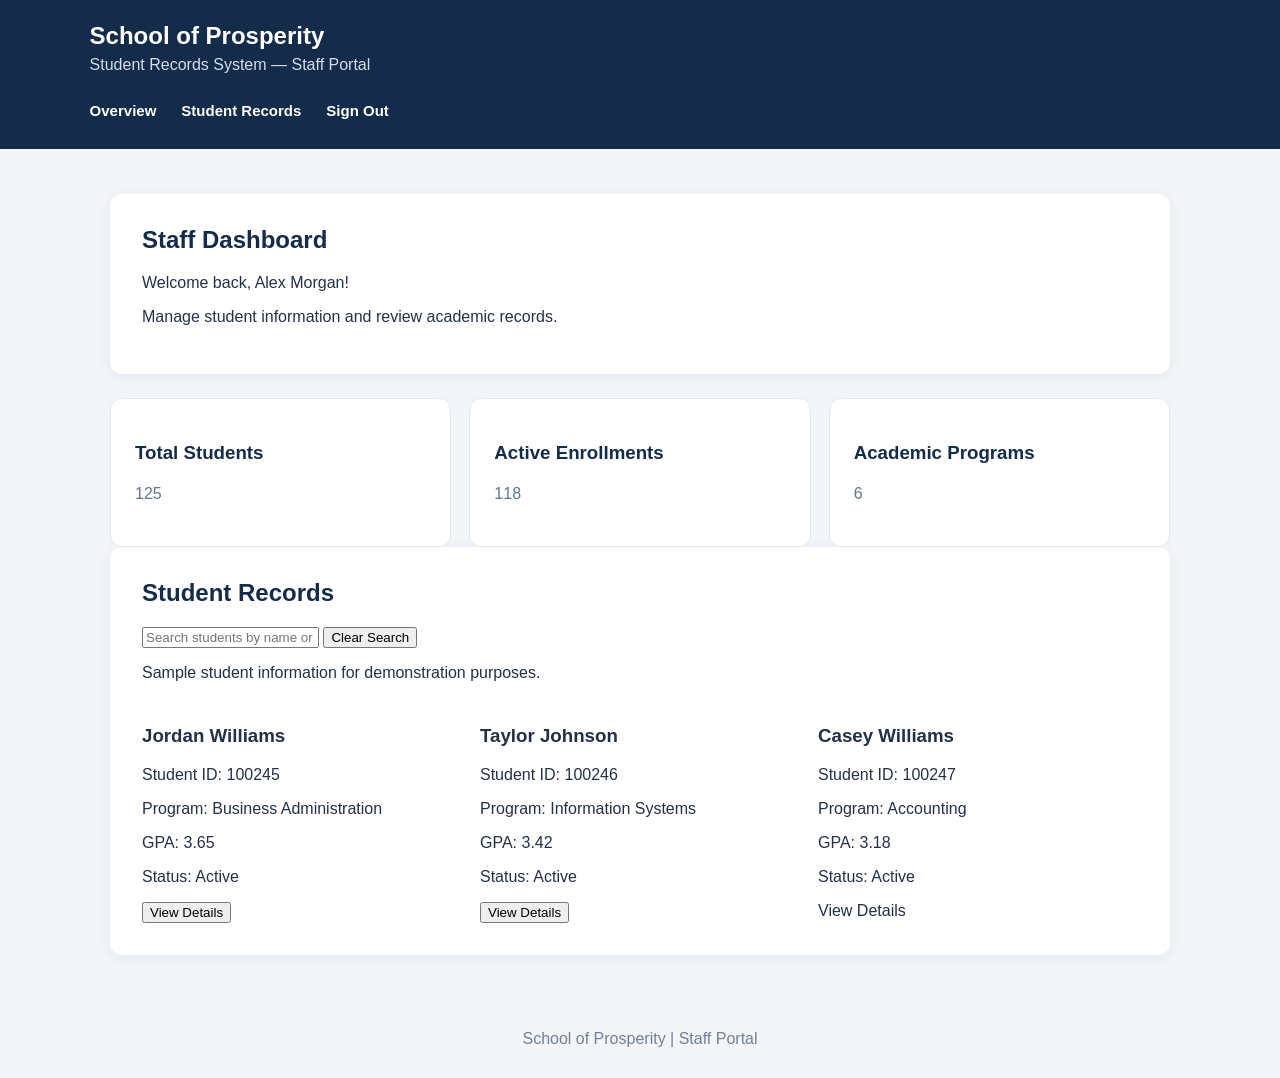
==== staff-dashboard.html @ 327031a9 "Add 'View Details' button for student records" ====
<!DOCTYPE html>
<html lang="en">

<head>
    <meta charset="UTF-8">
    <meta name="viewport" content="width=device-width, initial-scale=1.0">
    <title>Staff Dashboard | School of Prosperity</title>
    <link rel="stylesheet" href="css/style.css">
</head>

<body>

    <header>
        <h1>School of Prosperity</h1>
        <p>Student Records System — Staff Portal</p>

        <nav class="dashboard-nav">
            <a href="#overview">Overview</a>
            <a href="#students">Student Records</a>
            <a href="index.html">Sign Out</a>
        </nav>
    </header>

    <main>

        <section class="welcome" id="overview">
            <h2>Staff Dashboard</h2>
            <p>Welcome back, Alex Morgan!</p>
            <p>Manage student information and review academic records.</p>
        </section>

        <section class="cards">

            <div class="card">
                <h3>Total Students</h3>
                <p>125</p>
            </div>

            <div class="card">
                <h3>Active Enrollments</h3>
                <p>118</p>
            </div>

            <div class="card">
                <h3>Academic Programs</h3>
                <p>6</p>
            </div>

        </section>

        <section class="welcome" id="students">
            <h2>Student Records</h2>
            
<input
    type="text"
    id="student-search"
    placeholder="Search students by name or ID..."
>
            <button type="button" id="clear-search">Clear Search</button>
            
<p id="no-results" style="display: none;">
    No students found. Try another name or ID.
</p>


            <p>Sample student information for demonstration purposes.</p>

            <div class="cards">

                <div class="dashboard-card student-record">
                    <h3>Jordan Williams</h3>
                    <p>Student ID: 100245</p>
                    <p>Program: Business Administration</p>
                    <p>GPA: 3.65</p>
                    <p>Status: Active</p>
                    
<button type="button" class="view-student" data-student="Jordan Williams">
    View Details
</button>

                </div>

                <div class="dashboard-card student-record">
                    <h3>Taylor Johnson</h3>
                    <p>Student ID: 100246</p>
                    <p>Program: Information Systems</p>
                    <p>GPA: 3.42</p>
                    <p>Status: Active</p>
                    
<button type="button" class="view-student" data-student="Taylor Johnson">
    View Details
</button>

                </div>

                <div class="dashboard-card student-record">
                    <h3>Casey Williams</h3>
                    <p>Student ID: 100247</p>
                    <p>Program: Accounting</p>
                    <p>GPA: 3.18</p>
                    <p>Status: Active</p
    
<button type="button" class="view-student" data-student="Casey Williams">
    View Details
</button>                            
                </div>

            </div>
        </section>

    </main>

    <footer>
        School of Prosperity | Staff Portal
    </footer>
<script src="js/auth.js"></script>
</body>
</html>
---- css/style.css ----
/* =================================
   SCHOOL OF PROSPERITY SRS
   Main Website Styles
================================= */

* {
    box-sizing: border-box;
}

body {
    margin: 0;
    font-family: Arial, sans-serif;
    background-color: #f3f5f9;
    color: #243047;
}

/* Header */

header {
    background-color: #142b4a;
    color: white;
    padding: 22px 7%;
}

header h1 {
    margin: 0;
    font-size: 24px;
}

header p {
    margin: 6px 0 0;
    color: #d5deea;
}

/* Main Content */

main {
    max-width: 1100px;
    margin: 45px auto;
    padding: 0 20px;
}

/* Welcome Section */

.welcome {
    background-color: white;
    padding: 32px;
    border-radius: 12px;
    box-shadow: 0 3px 14px #142b4a12;
}

.welcome h2 {
    margin-top: 0;
    color: #142b4a;
}

/* Dashboard Cards */

.cards {
    display: grid;
    grid-template-columns:
        repeat(auto-fit, minmax(210px, 1fr));
    gap: 18px;
    margin-top: 24px;
}

.card {
    background-color: white;
    padding: 24px;
    border-radius: 12px;
    border: 1px solid #e3e8f0;
}

.card h3 {
    color: #142b4a;
}

.card p {
    color: #66748a;
    line-height: 1.5;
}

/* Buttons */

.button {
    display: inline-block;
    background-color: #245ca6;
    color: white;
    padding: 11px 18px;
    border-radius: 7px;
    text-decoration: none;
    margin-top: 10px;
}

.button:hover {
    background-color: #173f78;
}

/* Footer */

footer {
    text-align: center;
    padding: 30px;
    color: #718096;
}

/* Mobile Responsiveness */

@media (max-width: 600px) {
    header {
        padding: 20px;
    }

    main {
        margin: 25px auto;
    }

    .welcome {
        padding: 22px;
    }
}


/* =================================
   LOGIN SCREEN
================================= */

.login-card {
    background-color: white;
    max-width: 450px;
    margin: 60px auto;
    padding: 40px;
    border-radius: 14px;
    box-shadow: 0 4px 20px #142b4a15;
}

.login-card h2 {
    color: #142b4a;
    text-align: center;
    margin-top: 0;
    font-size: 26px;
}

.login-card > p {
    color: #66748a;
    text-align: center;
    margin-bottom: 30px;
}

.login-card form {
    display: flex;
    flex-direction: column;
}

.login-card label {
    font-weight: bold;
    color: #243047;
    margin-bottom: 8px;
}

.login-card input {
    padding: 13px;
    margin-bottom: 22px;
    border: 1px solid #d5dce7;
    border-radius: 7px;
    font-size: 15px;
}

.login-card input:focus {
    outline: none;
    border-color: #245ca6;
    box-shadow: 0 0 0 2px #245ca620;
}

.login-card .button {
    width: 100%;
    border: none;
    font-size: 16px;
    cursor: pointer;
    margin-top: 5px;
}

.login-card .button:hover {
    background-color: #173f78;
}

/* Mobile Login Layout */

@media (max-width: 600px) {
    .login-card {
        margin: 30px auto;
        padding: 25px;
    }
}

/* =================================
   STUDENT DASHBOARD NAVIGATION
================================= */

.dashboard-nav {
    display: flex;
    gap: 25px;
    flex-wrap: wrap;
    margin-top: 20px;
}

.dashboard-nav a {
    color: white;
    text-decoration: none;
    font-size: 15px;
    font-weight: bold;
    padding: 8px 0;
}

.dashboard-nav a:hover {
    color: #a9cfff;
    text-decoration: underline;
}

/* Mobile Navigation */

@media (max-width: 600px) {
    .dashboard-nav {
        gap: 15px;
    }

    .dashboard-nav a {
        font-size: 13px;
    }
}

/* =================================
   ACADEMIC RECORDS TABLE
================================= */

.table-container {
    width: 100%;
    overflow-x: auto;
    margin-top: 20px;
}

.records-table {
    width: 100%;
    border-collapse: collapse;
    background-color: white;
    text-align: left;
}

.records-table th {
    background-color: #142b4a;
    color: white;
    padding: 15px;
    font-size: 14px;
}

.records-table td {
    padding: 15px;
    border-bottom: 1px solid #e3e8f0;
    color: #243047;
    font-size: 14px;
}

.records-table tbody tr:hover {
    background-color: #f3f5f9;
}

.records-table tbody tr:last-child td {
    border-bottom: none;
}

/* Mobile Table */

@media (max-width: 600px) {
    .records-table {
        min-width: 600px;
    }
}

/* =================================
   ACADEMIC PROGRESS
================================= */

.progress-info {
    display: flex;
    justify-content: space-between;
    align-items: center;
    margin-top: 25px;
    margin-bottom: 10px;
    color: #243047;
}

.progress-info strong {
    color: #142b4a;
}

.progress-bar {
    width: 100%;
    height: 14px;
    background-color: #e3e8f0;
    border-radius: 20px;
    overflow: hidden;
}


.progress-fill {
    display: block;
    width: 10%;
    min-width: 10%;
    height: 14px;
    background-color: #2d8a62;
    border-radius: 20px;
}

}

#academic-progress > p:last-child {
    margin-top: 12px;
    color: #64748b;
    font-size: 14px;
}

/* =================================
   STUDENT PROFILE DETAILS
================================= */

#student-info p {
    margin: 12px 0;
    color: #475569;
    font-size: 15px;
    line-height: 1.6;
}

#student-info p strong {
    color: #142b4a;
    display: inline-block;
    min-width: 155px;
}
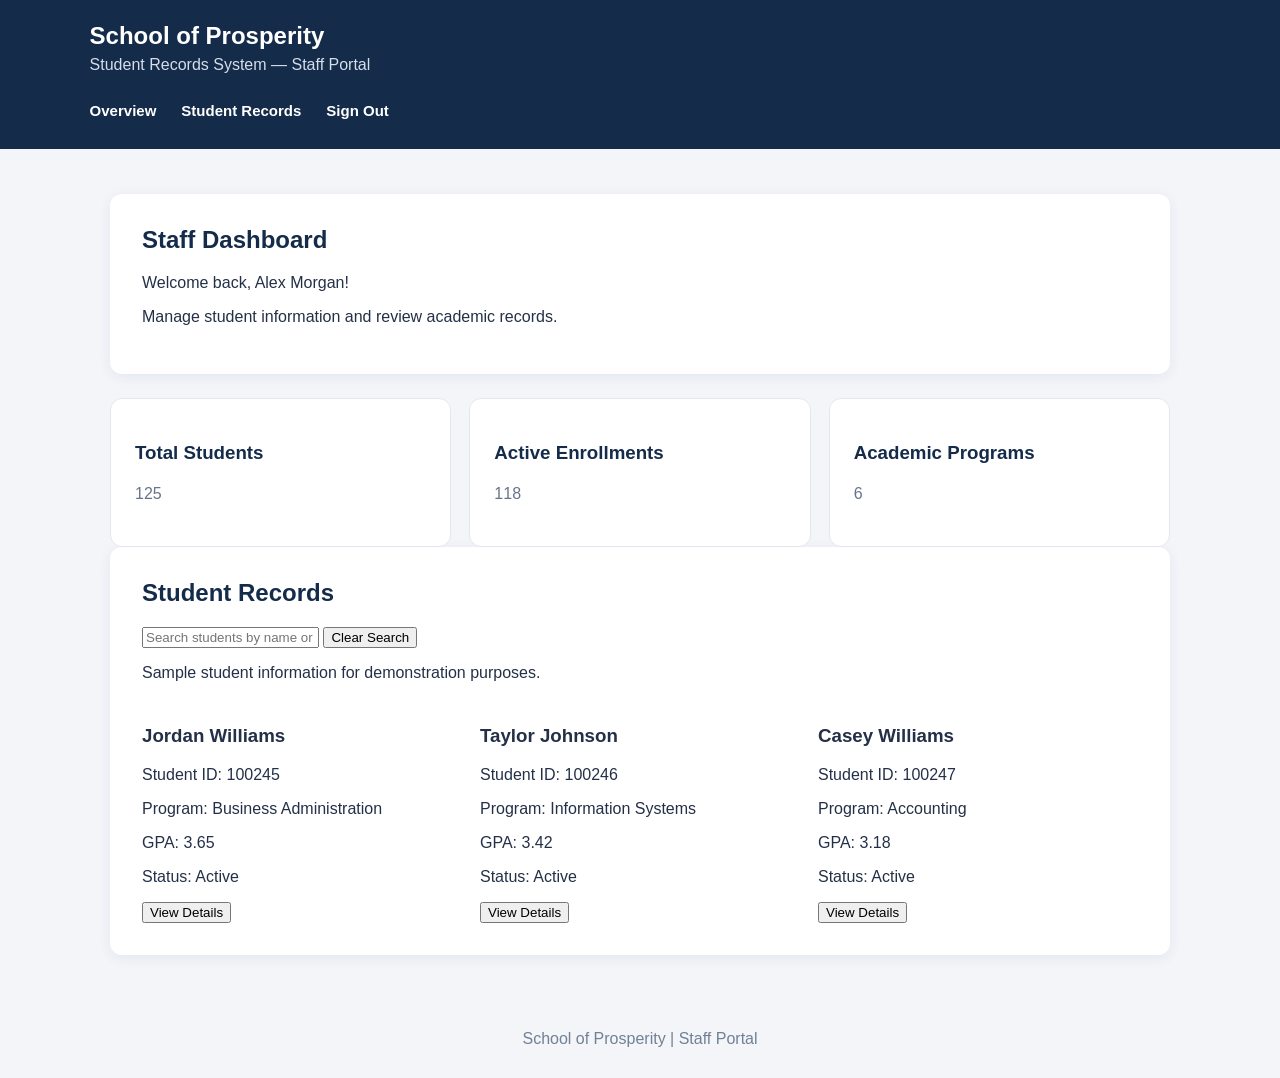
==== commit 38e0ec54: "Fix HTML syntax for student status paragraph" ====
--- a/staff-dashboard.html
+++ b/staff-dashboard.html
@@ -99,12 +99,18 @@
                     <p>Student ID: 100247</p>
                     <p>Program: Accounting</p>
                     <p>GPA: 3.18</p>
-                    <p>Status: Active</p
-    
+                    <p>Status: Active</p>
+                                         
 <button type="button" class="view-student" data-student="Casey Williams">
     View Details
-</button>                            
+</button>                        
                 </div>
+
+<div class="dashboard-card" id="student-details" style="display: none;">
+    <h2>Student Details</h2>
+    <div id="student-details-content"></div>
+    <button type="button" id="close-details">Close Details</button>
+</div>
 
             </div>
         </section>
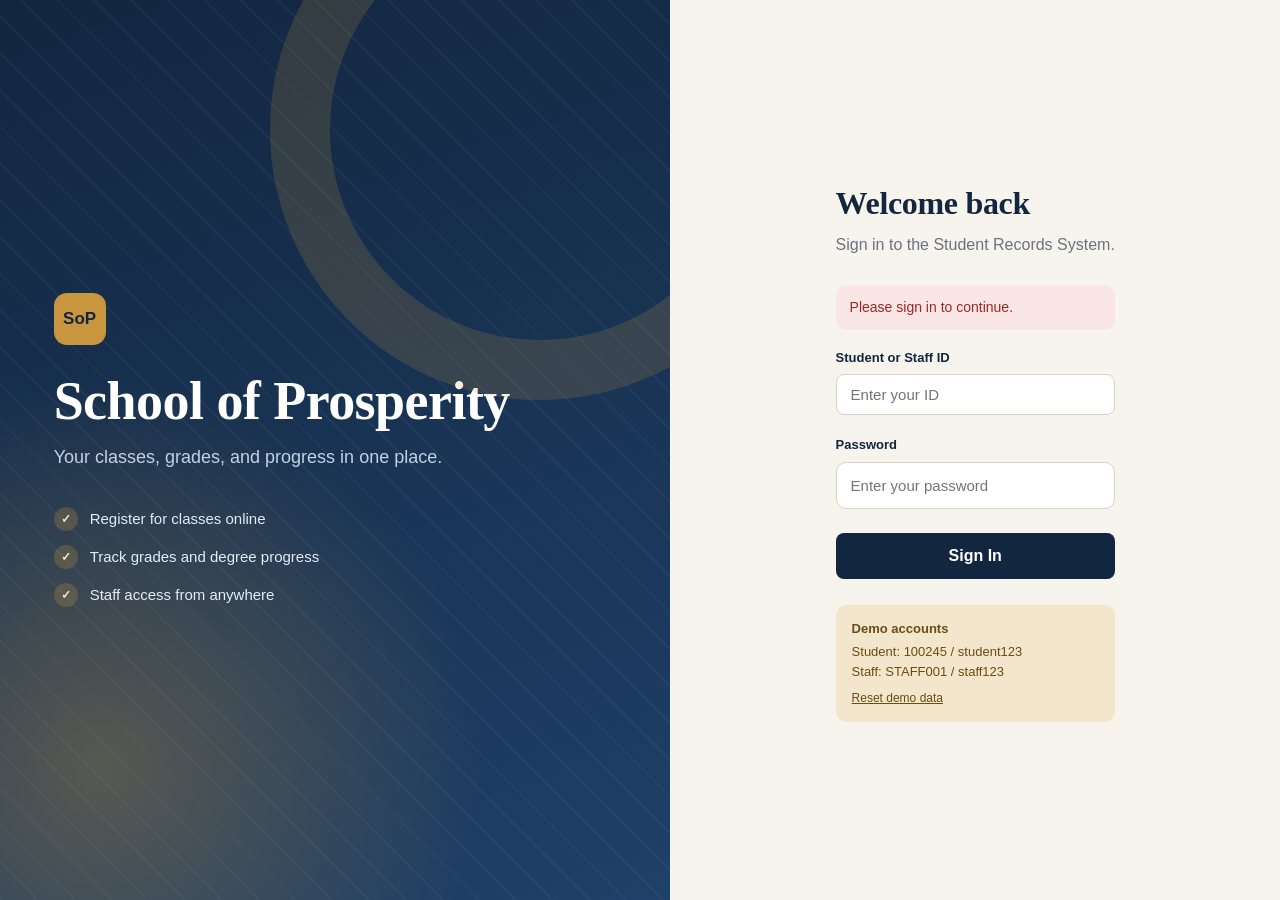
==== commit b3d45b25: "Add files via upload Add registration, grades, roster, and calendar" ====
--- a/staff-dashboard.html
+++ b/staff-dashboard.html
@@ -1,125 +1,108 @@
-
 <!DOCTYPE html>
-<html lang="en">
-
+<html lang="en" data-role="staff">
 <head>
     <meta charset="UTF-8">
     <meta name="viewport" content="width=device-width, initial-scale=1.0">
+    <link rel="icon" href="data:,">
     <title>Staff Dashboard | School of Prosperity</title>
     <link rel="stylesheet" href="css/style.css">
+    <link rel="stylesheet" href="css/dashboard.css">
+    <script src="js/guard.js"></script>
 </head>
+<body>
+<header>
+    <h1>School of Prosperity</h1>
+    <p>Student Records System &mdash; Staff Portal</p>
+    <nav class="dashboard-nav">
+        <a href="#home">Main Menu</a>
+        <a href="#students">Student Records</a>
+        <a href="#courses">Course Records</a>
+        <a href="#classes">Class Records</a>
+        <a href="#grades">Manage Grades</a>
+        <a href="index.html">Sign Out</a>
+    </nav>
+</header>
 
-<body>
-
-    <header>
-        <h1>School of Prosperity</h1>
-        <p>Student Records System — Staff Portal</p>
-
-        <nav class="dashboard-nav">
-            <a href="#overview">Overview</a>
-            <a href="#students">Student Records</a>
-            <a href="index.html">Sign Out</a>
-        </nav>
-    </header>
-
-    <main>
-
-        <section class="welcome" id="overview">
+<main>
+    <div class="view" id="home">
+        <section class="welcome banner">
             <h2>Staff Dashboard</h2>
             <p>Welcome back, Alex Morgan!</p>
-            <p>Manage student information and review academic records.</p>
+            <p>Here is what is happening at the school today.</p>
         </section>
+        <section class="tiles" id="tiles"></section>
+        <div class="two-col">
+            <section class="welcome"><h2>Students by program</h2><div id="program-bars"></div></section>
+            <section class="welcome"><h2>Needs attention</h2><p class="muted">Click an item to open it.</p><ul class="list" id="attention"></ul></section>
+        </div>
+        <section class="welcome"><h2>Recent activity</h2><ul class="list" id="activity"></ul></section>
+    </div>
 
-        <section class="cards">
+    <div class="view" id="students" hidden>
+        <section class="welcome">
+            <h2>Student Records</h2>
+            <p>Search, sort, and click a student to view or edit their record.</p>
+            <div class="toolbar">
+                <input type="text" id="student-search" placeholder="Search by name, ID, or program...">
+                <div class="chips" id="status-chips">
+                    <button type="button" class="chip on" data-f="All">All</button>
+                    <button type="button" class="chip" data-f="Active">Active</button>
+                    <button type="button" class="chip" data-f="Inactive">Inactive</button>
+                    <button type="button" class="chip" data-f="Graduated">Graduated</button>
+                </div>
+                <button type="button" id="add-student" style="margin:0">+ Add student</button>
+            </div>
+            <div class="table-container">
+                <table class="records-table">
+                    <thead id="student-head"><tr>
+                        <th class="sortable" data-sort="name">Student</th><th class="sortable" data-sort="program">Program</th><th class="sortable" data-sort="level">Level</th><th class="sortable" data-sort="gpa">GPA</th><th class="sortable" data-sort="status">Status</th>
+                    </tr></thead>
+                    <tbody id="student-rows"></tbody>
+                </table>
+            </div>
+            <p id="no-results" hidden>No students found. Try another name or ID.</p>
+        </section>
+    </div>
 
-            <div class="card">
-                <h3>Total Students</h3>
-                <p>125</p>
-            </div>
+    <div class="view" id="courses" hidden>
+        <section class="welcome">
+            <h2>Course Records</h2>
+            <p>The course list. Click a course to view or edit it.</p>
+            <div class="table-container"><table class="records-table">
+                <thead><tr><th>Course</th><th>Credits</th><th>Prerequisite</th></tr></thead><tbody id="course-rows"></tbody>
+            </table></div>
+        </section>
+    </div>
 
-            <div class="card">
-                <h3>Active Enrollments</h3>
-                <p>118</p>
-            </div>
+    <div class="view" id="classes" hidden>
+        <section class="welcome">
+            <h2>Class Records</h2>
+            <p>Spring 2027 classes. Change seat capacity or open a roster to add or drop students (with override).</p>
+            <div class="table-container"><table class="records-table">
+                <thead><tr><th>Class</th><th>Meets</th><th>Format</th><th>Instructor</th><th>Seats</th><th></th></tr></thead><tbody id="class-rows"></tbody>
+            </table></div>
+        </section>
+    </div>
 
-            <div class="card">
-                <h3>Academic Programs</h3>
-                <p>6</p>
-            </div>
+    <div class="view" id="grades" hidden>
+        <section class="welcome">
+            <h2>Manage Grades</h2>
+            <p>Choose a class, enter each student's final grade, and save. Students see posted grades right away.</p>
+            <div class="toolbar"><select id="grade-class" style="flex:1 1 320px;width:auto"></select><span class="muted" id="grade-summary"></span></div>
+            <div class="table-container"><table class="records-table">
+                <thead><tr><th>Student</th><th>Final grade</th></tr></thead><tbody id="grade-rows"></tbody>
+            </table></div>
+            <button type="button" id="save-grades">Save grades</button>
+        </section>
+    </div>
+</main>
 
-        </section>
+<footer>School of Prosperity | Staff Portal</footer>
+<div class="overlay" id="overlay"></div>
+<aside class="drawer" id="drawer" aria-label="Details"></aside>
 
-        <section class="welcome" id="students">
-            <h2>Student Records</h2>
-            
-<input
-    type="text"
-    id="student-search"
-    placeholder="Search students by name or ID..."
->
-            <button type="button" id="clear-search">Clear Search</button>
-            
-<p id="no-results" style="display: none;">
-    No students found. Try another name or ID.
-</p>
-
-
-            <p>Sample student information for demonstration purposes.</p>
-
-            <div class="cards">
-
-                <div class="dashboard-card student-record">
-                    <h3>Jordan Williams</h3>
-                    <p>Student ID: 100245</p>
-                    <p>Program: Business Administration</p>
-                    <p>GPA: 3.65</p>
-                    <p>Status: Active</p>
-                    
-<button type="button" class="view-student" data-student="Jordan Williams">
-    View Details
-</button>
-
-                </div>
-
-                <div class="dashboard-card student-record">
-                    <h3>Taylor Johnson</h3>
-                    <p>Student ID: 100246</p>
-                    <p>Program: Information Systems</p>
-                    <p>GPA: 3.42</p>
-                    <p>Status: Active</p>
-                    
-<button type="button" class="view-student" data-student="Taylor Johnson">
-    View Details
-</button>
-
-                </div>
-
-                <div class="dashboard-card student-record">
-                    <h3>Casey Williams</h3>
-                    <p>Student ID: 100247</p>
-                    <p>Program: Accounting</p>
-                    <p>GPA: 3.18</p>
-                    <p>Status: Active</p>
-                                         
-<button type="button" class="view-student" data-student="Casey Williams">
-    View Details
-</button>                        
-                </div>
-
-<div class="dashboard-card" id="student-details" style="display: none;">
-    <h2>Student Details</h2>
-    <div id="student-details-content"></div>
-    <button type="button" id="close-details">Close Details</button>
-</div>
-
-            </div>
-        </section>
-
-    </main>
-
-    <footer>
-        School of Prosperity | Staff Portal
-    </footer>
-<script src="js/auth.js"></script>
+<script src="js/data.js"></script>
+<script src="js/tabs.js"></script>
+<script src="js/staff.js"></script>
 </body>
 </html>
--- a/css/style.css
+++ b/css/style.css
@@ -1,338 +1,346 @@
-
 /* =================================
    SCHOOL OF PROSPERITY SRS
-   Main Website Styles
+   Main site styles
 ================================= */
 
-* {
-    box-sizing: border-box;
-}
+:root {
+    --ink: #12263f;
+    --ink-2: #1f4068;
+    --gold: #c8963e;
+    --gold-soft: #f3e6cc;
+    --cream: #f7f4ee;
+    --paper: #ffffff;
+    --line: #e7e1d4;
+    --text: #1f2a37;
+    --muted: #6b7280;
+    --green: #2d7a5a;
+    --serif: ui-serif, "New York", Georgia, "Times New Roman", serif;
+    --sans: -apple-system, BlinkMacSystemFont, "SF Pro Text", "Segoe UI", Helvetica, Arial, sans-serif;
+    --shadow: 0 1px 2px rgba(18, 38, 63, .05), 0 8px 24px rgba(18, 38, 63, .07);
+}
+
+* { box-sizing: border-box; }
+
+html { scroll-behavior: smooth; }
 
 body {
     margin: 0;
-    font-family: Arial, sans-serif;
-    background-color: #f3f5f9;
-    color: #243047;
-}
-
-/* Header */
+    font-family: var(--sans);
+    background: var(--cream);
+    color: var(--text);
+    line-height: 1.5;
+    -webkit-font-smoothing: antialiased;
+}
+
+h1, h2, h3 { font-family: var(--serif); letter-spacing: -.01em; }
+
+/* ---------- Header ---------- */
 
 header {
-    background-color: #142b4a;
+    background:
+        radial-gradient(circle at 90% -20%, rgba(200, 150, 62, .28), transparent 45%),
+        linear-gradient(135deg, var(--ink), var(--ink-2));
     color: white;
-    padding: 22px 7%;
+    padding: 22px 7% 18px;
+    border-bottom: 3px solid var(--gold);
 }
 
 header h1 {
     margin: 0;
     font-size: 24px;
-}
-
-header p {
-    margin: 6px 0 0;
-    color: #d5deea;
-}
-
-/* Main Content */
-
-main {
-    max-width: 1100px;
-    margin: 45px auto;
-    padding: 0 20px;
-}
-
-/* Welcome Section */
+    display: flex;
+    align-items: center;
+    gap: 12px;
+}
+
+header h1::before {
+    content: "SoP";
+    display: inline-grid;
+    place-items: center;
+    width: 40px;
+    height: 40px;
+    border-radius: 10px;
+    background: var(--gold);
+    color: var(--ink);
+    font: 800 14px var(--sans);
+    letter-spacing: .02em;
+}
+
+header p { margin: 4px 0 0 52px; color: #b9c6d8; font-size: 14px; }
+
+/* ---------- Navigation ---------- */
+
+.dashboard-nav { display: flex; gap: 6px; flex-wrap: wrap; margin-top: 18px; }
+
+.dashboard-nav a {
+    color: #dbe5f2;
+    text-decoration: none;
+    font-size: 14px;
+    font-weight: 600;
+    padding: 8px 16px;
+    border-radius: 999px;
+    transition: background .15s, color .15s;
+}
+
+.dashboard-nav a:hover { background: rgba(255, 255, 255, .12); color: white; }
+
+.dashboard-nav a:last-child { margin-left: auto; border: 1px solid rgba(255, 255, 255, .25); }
+
+/* ---------- Layout ---------- */
+
+main { max-width: 1100px; margin: 36px auto; padding: 0 20px; }
+
+main > section + section { margin-top: 24px; }
 
 .welcome {
-    background-color: white;
+    background: var(--paper);
     padding: 32px;
-    border-radius: 12px;
-    box-shadow: 0 3px 14px #142b4a12;
-}
-
-.welcome h2 {
-    margin-top: 0;
-    color: #142b4a;
-}
-
-/* Dashboard Cards */
+    border-radius: 16px;
+    border: 1px solid var(--line);
+    box-shadow: var(--shadow);
+}
+
+.welcome h2 { margin-top: 0; color: var(--ink); font-size: 26px; }
+
+.welcome > p { color: var(--muted); }
+
+/* Hero banner on dashboards */
+#overview {
+    background:
+        radial-gradient(circle at 100% 0%, rgba(200, 150, 62, .35), transparent 50%),
+        linear-gradient(135deg, var(--ink), var(--ink-2));
+    border: none;
+    color: white;
+}
+#overview h2 { color: white; font-size: 32px; }
+#overview p { color: #cbd7e6; margin: 6px 0; }
+#overview p:first-of-type { color: var(--gold-soft); font-weight: 600; }
+
+/* ---------- Cards ---------- */
 
 .cards {
     display: grid;
-    grid-template-columns:
-        repeat(auto-fit, minmax(210px, 1fr));
+    grid-template-columns: repeat(auto-fit, minmax(230px, 1fr));
     gap: 18px;
     margin-top: 24px;
 }
 
-.card {
-    background-color: white;
+.card, .dashboard-card {
+    background: var(--paper);
     padding: 24px;
-    border-radius: 12px;
-    border: 1px solid #e3e8f0;
-}
-
-.card h3 {
-    color: #142b4a;
-}
-
-.card p {
-    color: #66748a;
-    line-height: 1.5;
-}
-
-/* Buttons */
-
-.button {
+    border-radius: 14px;
+    border: 1px solid var(--line);
+    border-top: 3px solid var(--gold);
+    box-shadow: var(--shadow);
+    transition: transform .15s, box-shadow .15s;
+}
+
+.card:hover, .dashboard-card:hover { transform: translateY(-2px); }
+
+.card h3, .dashboard-card h3 { margin: 0 0 8px; color: var(--ink); font-size: 18px; }
+
+.card p, .dashboard-card p { color: var(--muted); margin: 6px 0; }
+
+/* ---------- Buttons & forms ---------- */
+
+.button, main button:not(.reg-btn) {
     display: inline-block;
-    background-color: #245ca6;
+    background: var(--ink);
     color: white;
-    padding: 11px 18px;
-    border-radius: 7px;
+    padding: 10px 18px;
+    border: none;
+    border-radius: 8px;
+    font: 600 14px var(--sans);
     text-decoration: none;
+    cursor: pointer;
     margin-top: 10px;
-}
-
-.button:hover {
-    background-color: #173f78;
-}
-
-/* Footer */
-
-footer {
-    text-align: center;
-    padding: 30px;
-    color: #718096;
-}
-
-/* Mobile Responsiveness */
-
-@media (max-width: 600px) {
-    header {
-        padding: 20px;
-    }
-
-    main {
-        margin: 25px auto;
-    }
-
-    .welcome {
-        padding: 22px;
-    }
-}
-
+    transition: background .15s, transform .1s;
+}
+
+.button:hover, main button:not(.reg-btn):hover { background: var(--ink-2); }
+.button:active, main button:not(.reg-btn):active { transform: scale(.98); }
+
+#clear-search, #close-details { background: transparent; color: var(--ink); border: 1px solid var(--line); }
+#clear-search:hover, #close-details:hover { background: var(--cream); }
+
+main input[type="text"], main input[type="number"], main select {
+    width: 100%;
+    padding: 11px 14px;
+    border: 1px solid #d9d2c3;
+    border-radius: 8px;
+    font: 15px var(--sans);
+    background: white;
+    color: var(--text);
+}
+
+main input:focus, main select:focus, .login-card input:focus {
+    outline: none;
+    border-color: var(--gold);
+    box-shadow: 0 0 0 3px rgba(200, 150, 62, .22);
+}
+
+#student-search { margin: 16px 0 4px; }
+#clear-search { margin-top: 8px; }
+
+#edit-student-form label {
+    display: block;
+    margin: 14px 0 6px;
+    font-size: 13px;
+    font-weight: 600;
+    color: var(--ink);
+}
+
+/* ---------- Footer ---------- */
+
+footer { text-align: center; padding: 34px; color: var(--muted); font-size: 13px; }
+
+/* ---------- Tables ---------- */
+
+.table-container { width: 100%; overflow-x: auto; margin-top: 20px; border: 1px solid var(--line); border-radius: 12px; }
+
+.records-table { width: 100%; border-collapse: collapse; background: white; text-align: left; }
+
+.records-table th {
+    background: var(--cream);
+    color: var(--muted);
+    padding: 13px 16px;
+    font-size: 12px;
+    text-transform: uppercase;
+    letter-spacing: .06em;
+    border-bottom: 1px solid var(--line);
+}
+
+.records-table td { padding: 14px 16px; border-bottom: 1px solid var(--line); font-size: 14px; }
+.records-table tbody tr:hover { background: #fcfaf5; }
+.records-table tbody tr:last-child td { border-bottom: none; }
+
+/* ---------- Progress ---------- */
+
+.progress-info { display: flex; justify-content: space-between; align-items: center; margin: 24px 0 10px; }
+.progress-info strong { color: var(--ink); font-family: var(--serif); font-size: 20px; }
+
+.progress-bar { width: 100%; height: 14px; background: var(--line); border-radius: 20px; overflow: hidden; }
+
+.progress-fill {
+    display: block;
+    height: 14px;
+    width: 0;
+    background: linear-gradient(90deg, var(--gold), var(--green));
+    border-radius: 20px;
+    transition: width .8s ease;
+}
+
+#academic-progress > p:last-child { margin-top: 12px; color: var(--muted); font-size: 14px; }
+
+/* ---------- Student profile & details ---------- */
+
+#student-info p { margin: 10px 0; font-size: 15px; }
+#student-info p strong { color: var(--ink); display: inline-block; min-width: 150px; }
+
+#gpa-value { font: 700 40px var(--serif); color: var(--ink); margin: 4px 0; }
+
+#student-details { margin-top: 25px; border-left: 5px solid var(--green); border-top: 1px solid var(--line); grid-column: 1 / -1; }
+#student-details h3 { color: var(--green); }
 
 /* =================================
    LOGIN SCREEN
 ================================= */
 
-.login-card {
-    background-color: white;
-    max-width: 450px;
-    margin: 60px auto;
-    padding: 40px;
-    border-radius: 14px;
-    box-shadow: 0 4px 20px #142b4a15;
-}
-
-.login-card h2 {
-    color: #142b4a;
-    text-align: center;
-    margin-top: 0;
-    font-size: 26px;
-}
-
-.login-card > p {
-    color: #66748a;
-    text-align: center;
-    margin-bottom: 30px;
-}
-
-.login-card form {
+.login-page { min-height: 100vh; }
+
+.login-shell { display: grid; grid-template-columns: 1.1fr 1fr; min-height: 100vh; }
+
+.login-hero {
+    position: relative;
     display: flex;
     flex-direction: column;
-}
-
-.login-card label {
-    font-weight: bold;
-    color: #243047;
-    margin-bottom: 8px;
-}
+    justify-content: center;
+    padding: 64px 8%;
+    color: white;
+    background:
+        radial-gradient(circle at 15% 85%, rgba(200, 150, 62, .35), transparent 40%),
+        repeating-linear-gradient(45deg, rgba(255, 255, 255, .035) 0 2px, transparent 2px 26px),
+        linear-gradient(160deg, var(--ink), var(--ink-2));
+    overflow: hidden;
+}
+
+.login-hero::after {
+    content: "";
+    position: absolute;
+    width: 420px;
+    height: 420px;
+    right: -140px;
+    top: -140px;
+    border: 60px solid rgba(200, 150, 62, .18);
+    border-radius: 50%;
+}
+
+.hero-mark {
+    width: 52px; height: 52px; display: grid; place-items: center;
+    border-radius: 13px; background: var(--gold); color: var(--ink);
+    font: 800 17px var(--sans); margin-bottom: 28px;
+}
+
+.login-hero h1 { font-size: clamp(34px, 4.5vw, 54px); line-height: 1.05; margin: 0 0 14px; }
+.login-hero .tagline { font-size: 18px; color: #c4d1e3; max-width: 420px; margin: 0 0 36px; }
+
+.hero-list { list-style: none; margin: 0; padding: 0; display: grid; gap: 14px; }
+.hero-list li { display: flex; align-items: center; gap: 12px; color: #e4ecf6; font-size: 15px; }
+.hero-list li::before {
+    content: "\2713";
+    display: grid; place-items: center; flex: none;
+    width: 24px; height: 24px; border-radius: 50%;
+    background: rgba(200, 150, 62, .25); color: var(--gold-soft); font-size: 12px; font-weight: bold;
+}
+
+.login-panel { display: grid; place-items: center; padding: 40px 24px; background: var(--cream); }
+
+.login-card { width: 100%; max-width: 400px; background: none; padding: 0; box-shadow: none; }
+
+.login-card h2 { font-size: 32px; color: var(--ink); margin: 0 0 6px; }
+.login-card > p { color: var(--muted); margin: 0 0 28px; }
+
+.login-card form { display: flex; flex-direction: column; }
+.login-card label { font-size: 13px; font-weight: 600; color: var(--ink); margin-bottom: 7px; }
 
 .login-card input {
-    padding: 13px;
-    margin-bottom: 22px;
-    border: 1px solid #d5dce7;
-    border-radius: 7px;
-    font-size: 15px;
-}
-
-.login-card input:focus {
-    outline: none;
-    border-color: #245ca6;
-    box-shadow: 0 0 0 2px #245ca620;
-}
-
-.login-card .button {
-    width: 100%;
-    border: none;
-    font-size: 16px;
-    cursor: pointer;
-    margin-top: 5px;
-}
-
-.login-card .button:hover {
-    background-color: #173f78;
-}
-
-/* Mobile Login Layout */
+    padding: 14px;
+    margin-bottom: 20px;
+    border: 1px solid #d9d2c3;
+    border-radius: 10px;
+    font: 15px var(--sans);
+    background: white;
+}
+
+.login-card .button { width: 100%; padding: 14px; font-size: 16px; margin-top: 4px; }
+
+.demo-note {
+    margin-top: 26px;
+    padding: 14px 16px;
+    background: var(--gold-soft);
+    border-radius: 10px;
+    font-size: 13px;
+    color: #6b4c12;
+}
+.demo-note strong { display: block; margin-bottom: 4px; }
+
+/* ---------- Mobile ---------- */
+
+@media (max-width: 800px) {
+    .login-shell { grid-template-columns: 1fr; }
+    .login-hero { padding: 40px 28px; }
+    .hero-list { display: none; }
+    .login-hero .tagline { margin-bottom: 0; }
+}
 
 @media (max-width: 600px) {
-    .login-card {
-        margin: 30px auto;
-        padding: 25px;
-    }
-}
-
-/* =================================
-   STUDENT DASHBOARD NAVIGATION
-================================= */
-
-.dashboard-nav {
-    display: flex;
-    gap: 25px;
-    flex-wrap: wrap;
-    margin-top: 20px;
-}
-
-.dashboard-nav a {
-    color: white;
-    text-decoration: none;
-    font-size: 15px;
-    font-weight: bold;
-    padding: 8px 0;
-}
-
-.dashboard-nav a:hover {
-    color: #a9cfff;
-    text-decoration: underline;
-}
-
-/* Mobile Navigation */
-
-@media (max-width: 600px) {
-    .dashboard-nav {
-        gap: 15px;
-    }
-
-    .dashboard-nav a {
-        font-size: 13px;
-    }
-}
-
-/* =================================
-   ACADEMIC RECORDS TABLE
-================================= */
-
-.table-container {
-    width: 100%;
-    overflow-x: auto;
-    margin-top: 20px;
-}
-
-.records-table {
-    width: 100%;
-    border-collapse: collapse;
-    background-color: white;
-    text-align: left;
-}
-
-.records-table th {
-    background-color: #142b4a;
-    color: white;
-    padding: 15px;
-    font-size: 14px;
-}
-
-.records-table td {
-    padding: 15px;
-    border-bottom: 1px solid #e3e8f0;
-    color: #243047;
-    font-size: 14px;
-}
-
-.records-table tbody tr:hover {
-    background-color: #f3f5f9;
-}
-
-.records-table tbody tr:last-child td {
-    border-bottom: none;
-}
-
-/* Mobile Table */
-
-@media (max-width: 600px) {
-    .records-table {
-        min-width: 600px;
-    }
-}
-
-/* =================================
-   ACADEMIC PROGRESS
-================================= */
-
-.progress-info {
-    display: flex;
-    justify-content: space-between;
-    align-items: center;
-    margin-top: 25px;
-    margin-bottom: 10px;
-    color: #243047;
-}
-
-.progress-info strong {
-    color: #142b4a;
-}
-
-.progress-bar {
-    width: 100%;
-    height: 14px;
-    background-color: #e3e8f0;
-    border-radius: 20px;
-    overflow: hidden;
-}
-
-
-.progress-fill {
-    display: block;
-    width: 10%;
-    min-width: 10%;
-    height: 14px;
-    background-color: #2d8a62;
-    border-radius: 20px;
-}
-
-}
-
-#academic-progress > p:last-child {
-    margin-top: 12px;
-    color: #64748b;
-    font-size: 14px;
-}
-
-/* =================================
-   STUDENT PROFILE DETAILS
-================================= */
-
-#student-info p {
-    margin: 12px 0;
-    color: #475569;
-    font-size: 15px;
-    line-height: 1.6;
-}
-
-#student-info p strong {
-    color: #142b4a;
-    display: inline-block;
-    min-width: 155px;
-}
+    header { padding: 20px 20px 16px; }
+    main { margin: 24px auto; }
+    .welcome { padding: 22px; }
+    .dashboard-nav a:last-child { margin-left: 0; }
+    .records-table { min-width: 600px; }
+}
+
+.login-card > p.login-error, .login-error { background: #fbe6e6; color: #a12626; padding: 12px 14px; border-radius: 10px; font-size: 14px; margin: 0 0 18px; }
+.login-error[hidden] { display: none; }
+.reset-link { display: inline-block; margin-top: 8px; font-size: 12px; color: #6b4c12; }
--- a/css/dashboard.css
+++ b/css/dashboard.css
@@ -0,0 +1,89 @@
+/* Dashboard views, staff UI */
+.view { animation: fade .3s ease; }
+.view[hidden] { display: none; }
+@keyframes fade { from { opacity: 0; transform: translateY(8px); } to { opacity: 1; transform: none; } }
+.view > section + section, .view > .two-col, .view > .tiles { margin-top: 24px; }
+.dashboard-nav a.active { background: var(--gold); color: var(--ink); }
+.banner { background: radial-gradient(circle at 100% 0%, rgba(200,150,62,.35), transparent 50%), linear-gradient(135deg, var(--ink), var(--ink-2)); border: none; color: white; }
+.banner h2 { color: white; font-size: 32px; }
+.banner p { color: #cbd7e6 !important; margin: 6px 0; }
+.banner p:first-of-type { color: var(--gold-soft) !important; font-weight: 600; }
+.tiles { display: grid; grid-template-columns: repeat(auto-fit, minmax(200px, 1fr)); gap: 18px; }
+.tile { background: #fff; border: 1px solid var(--line); border-top: 3px solid var(--gold); border-radius: 14px; padding: 20px; box-shadow: var(--shadow); }
+.tile small { color: var(--muted); font-size: 12px; text-transform: uppercase; letter-spacing: .06em; }
+.tile b { display: block; font: 700 34px var(--serif); color: var(--ink); margin-top: 6px; }
+.two-col { display: grid; grid-template-columns: 1fr 1fr; gap: 24px; }
+.two-col .welcome { padding: 26px; }
+.bar-row { margin: 14px 0; }
+.bar-row > div:first-child { display: flex; justify-content: space-between; font-size: 14px; margin-bottom: 6px; }
+.bar { height: 10px; background: var(--line); border-radius: 9px; overflow: hidden; }
+.bar i { display: block; height: 100%; background: linear-gradient(90deg, var(--gold), var(--green)); border-radius: 9px; transition: width .6s; }
+.list { list-style: none; margin: 12px 0 0; padding: 0; }
+.list li { padding: 12px 0; border-bottom: 1px solid var(--line); font-size: 14px; display: flex; justify-content: space-between; gap: 12px; align-items: center; }
+.list li:last-child { border: none; }
+.muted { color: var(--muted); font-size: 13px; }
+.click { cursor: pointer; }
+.list li.click:hover { background: #fcfaf5; }
+.toolbar { display: flex; flex-wrap: wrap; gap: 12px; align-items: center; margin: 18px 0; }
+.toolbar input { flex: 1 1 240px; width: auto !important; }
+.chips { display: flex; gap: 8px; flex-wrap: wrap; }
+main button.chip { margin: 0; background: #fff; color: var(--ink); border: 1px solid var(--line); border-radius: 999px; padding: 8px 14px; }
+main button.chip:hover { background: var(--cream); }
+main button.chip.on { background: var(--ink); color: #fff; border-color: var(--ink); }
+.sortable { cursor: pointer; user-select: none; }
+.sortable:hover { color: var(--ink); }
+.sortable.asc::after { content: " \25B2"; font-size: 9px; }
+.sortable.desc::after { content: " \25BC"; font-size: 9px; }
+.row-click { cursor: pointer; }
+.who { display: flex; align-items: center; gap: 12px; }
+.who small { display: block; color: var(--muted); }
+.avatar { width: 38px; height: 38px; border-radius: 50%; display: inline-grid; place-items: center; font: 700 13px var(--sans); color: #fff; flex: none; }
+.pill { display: inline-block; padding: 3px 10px; border-radius: 999px; font-size: 12px; font-weight: 700; }
+.pill.green { background: #e3f3ea; color: #1d6b49; } .pill.gold { background: var(--gold-soft); color: #7a5513; }
+.pill.red { background: #fbe6e6; color: #a12626; } .pill.gray { background: #ececec; color: #555; } .pill.blue { background: #e5edf8; color: #25508a; }
+.class-card .bar { margin-top: 14px; }
+.cap-row { display: flex; align-items: center; justify-content: space-between; margin-top: 14px; font-size: 14px; color: var(--muted); }
+main button.cap-btn { margin: 0; width: 32px; height: 32px; padding: 0; border-radius: 50%; font-size: 18px; line-height: 1; }
+.overlay { position: fixed; inset: 0; background: rgba(18,38,63,.45); opacity: 0; pointer-events: none; transition: opacity .2s; z-index: 40; }
+.overlay.open { opacity: 1; pointer-events: auto; }
+.drawer { position: fixed; top: 0; right: 0; height: 100%; width: min(420px, 100%); background: #fff; z-index: 50; transform: translateX(100%); transition: transform .25s; padding: 28px; overflow-y: auto; box-shadow: -10px 0 40px rgba(0,0,0,.15); border-top: 4px solid var(--gold); }
+.drawer.open { transform: none; }
+.drawer h2 { margin: 14px 0 2px; font-size: 26px; color: var(--ink); }
+.drawer dl { margin: 20px 0; display: grid; grid-template-columns: 110px 1fr; gap: 12px 8px; font-size: 14px; }
+.drawer dt { color: var(--muted); } .drawer dd { margin: 0; font-weight: 600; }
+.drawer label { display: block; margin: 14px 0 6px; font-size: 13px; font-weight: 600; color: var(--ink); }
+.drawer input, .drawer select { width: 100%; padding: 11px 14px; border: 1px solid #d9d2c3; border-radius: 8px; font: 15px var(--sans); }
+.drawer input:focus, .drawer select:focus { outline: none; border-color: var(--gold); box-shadow: 0 0 0 3px rgba(200,150,62,.22); }
+.btn { border: none; border-radius: 8px; padding: 10px 18px; font: 600 14px var(--sans); cursor: pointer; background: var(--ink); color: #fff; margin: 8px 8px 0 0; }
+.btn:hover { background: var(--ink-2); }
+.btn.ghost { background: transparent; color: var(--ink); border: 1px solid var(--line); }
+.btn.ghost:hover { background: var(--cream); }
+.toast { position: fixed; bottom: 24px; left: 50%; transform: translate(-50%, 20px); background: var(--ink); color: #fff; padding: 12px 20px; border-radius: 10px; font-size: 14px; opacity: 0; transition: all .25s; z-index: 60; pointer-events: none; }
+.toast.show { opacity: 1; transform: translate(-50%, 0); }
+@media (max-width: 800px) { .two-col { grid-template-columns: 1fr; } }
+
+/* ---- v3 additions: calendar, dialogs, small helpers ---- */
+.cal-wrap { overflow-x: auto; margin-top: 18px; }
+.cal { display: grid; grid-template-columns: 52px repeat(5, 1fr); min-width: 640px; border: 1px solid var(--line); border-radius: 12px; overflow: hidden; background: #fff; }
+.cal-head { height: 34px; display: grid; place-items: center; font-size: 12px; font-weight: 700; text-transform: uppercase; letter-spacing: .06em; color: var(--muted); background: var(--cream); border-bottom: 1px solid var(--line); }
+.cal-times span { display: block; height: 44px; font-size: 11px; color: var(--muted); text-align: right; padding-right: 8px; transform: translateY(-7px); }
+.cal-col { border-left: 1px solid var(--line); }
+.cal-body { position: relative; background-image: linear-gradient(var(--line) 1px, transparent 1px); background-size: 100% 44px; }
+.cal-ev { position: absolute; left: 4px; right: 4px; border-radius: 8px; padding: 6px 8px; font-size: 12px; line-height: 1.3; color: #fff; overflow: hidden; box-shadow: 0 2px 6px rgba(18,38,63,.2); }
+.cal-ev b { display: block; font-size: 13px; }
+.cal-ev.online { background: var(--ink-2); } .cal-ev.f2f { background: var(--green); }
+#view-toggle { margin-top: 14px; }
+main button.link-btn { background: none; color: var(--ink); padding: 0; margin: 0; font-weight: 700; text-decoration: underline dotted; }
+main button.link-btn:hover { background: none; color: var(--ink-2); }
+.course-title { display: block; color: var(--muted); font-size: 13px; }
+.nowrap { white-space: nowrap; }
+.modal-back { position: fixed; inset: 0; background: rgba(18,38,63,.5); display: grid; place-items: center; z-index: 70; padding: 20px; }
+.modal { background: #fff; border-radius: 16px; padding: 28px; max-width: 420px; width: 100%; border-top: 4px solid var(--gold); box-shadow: 0 20px 60px rgba(0,0,0,.25); }
+.modal h3 { margin: 0 0 8px; color: var(--ink); font-size: 22px; } .modal p { color: var(--muted); margin: 0 0 12px; }
+.btn.danger { background: #b94a4a; } .btn.danger:hover { background: #8f3535; }
+.form-error { color: #a12626; font-size: 13px; min-height: 18px; margin: 10px 0 0; }
+.check-row { display: flex !important; gap: 8px; align-items: flex-start; font-weight: 400 !important; color: var(--muted) !important; }
+.check-row input { width: auto !important; margin-top: 3px; }
+.grade-sel { width: 90px !important; }
+.drawer h3 { font-size: 16px; color: var(--ink); margin: 22px 0 0; }
+.drawer .list li .who { gap: 10px; }
